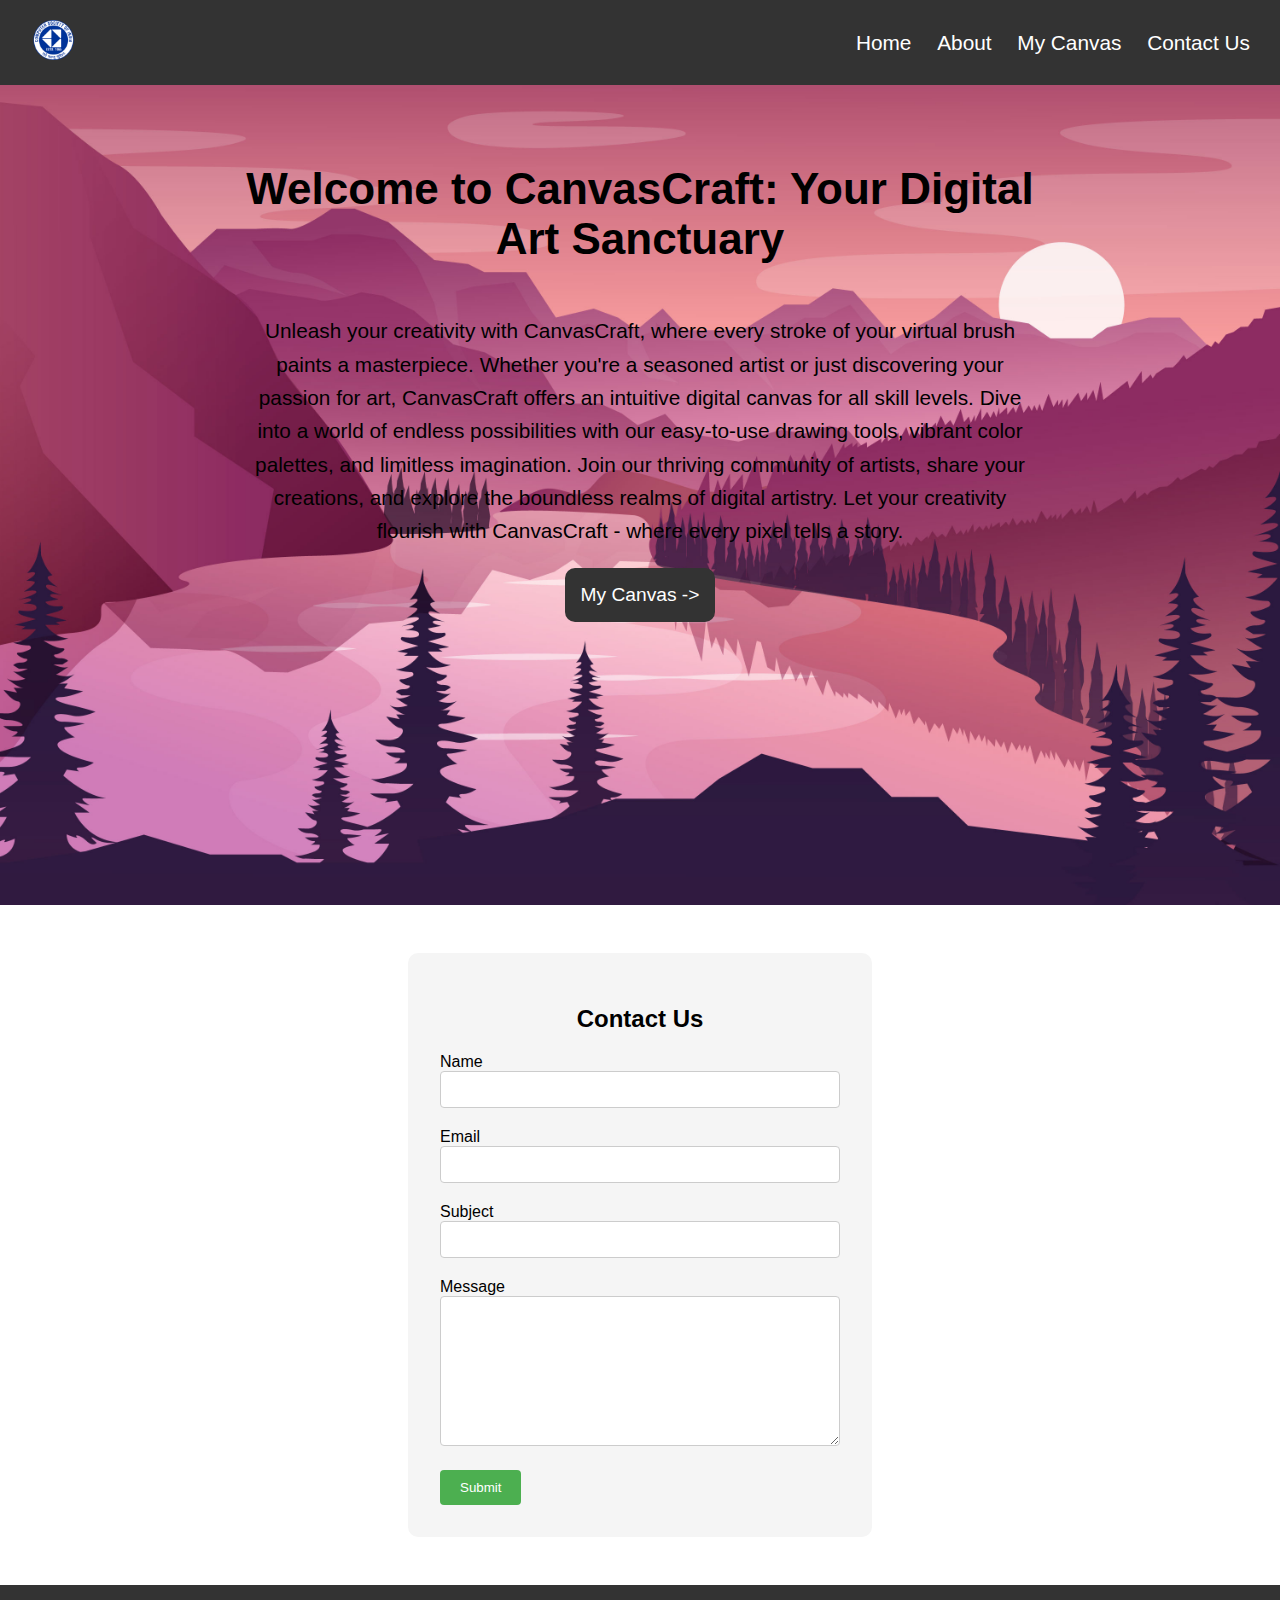
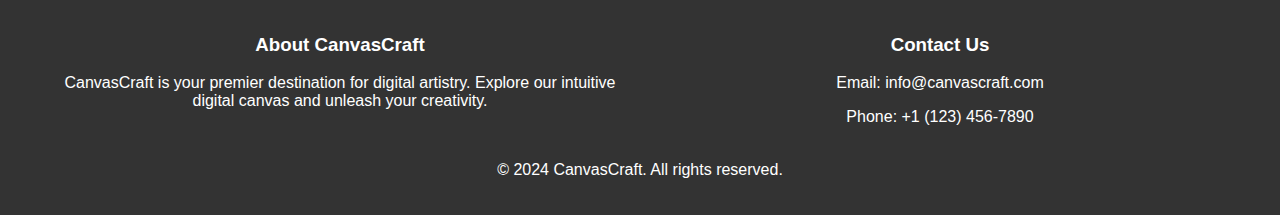
==== index.html @ 0a69cc4c "idk what" ====
<!DOCTYPE html>
<html lang="en">
  <head>
    <meta charset="UTF-8" />
    <meta name="viewport" content="width=device-width, initial-scale=1.0" />
    <title>CanvasCraft</title>
    <!-- EXTERNAL CSS CODE LINKING -->
    <link rel="stylesheet" href="style.css" />
  </head>
  <body>
    <!-- NAVBAR -->
    <div class="navbar">
      <a href="#"><img src="csi-logo.png" alt="Logo" /></a>
      <nav class="nav-links">
        <a class="active" href="#home">Home</a>
        <a href="#about">About</a>
        <a href="canvas.html">My Canvas</a>
        <a href="#contact">Contact Us</a>
      </nav>
    </div>

    <!-- ABOUT -->
    <section id="about">
      <div class="container">
        <h1>Welcome to CanvasCraft: Your Digital Art Sanctuary</h1>
        <p>
          Unleash your creativity with CanvasCraft, where every stroke of your
          virtual brush paints a masterpiece. Whether you're a seasoned artist
          or just discovering your passion for art, CanvasCraft offers an
          intuitive digital canvas for all skill levels. Dive into a world of
          endless possibilities with our easy-to-use drawing tools, vibrant
          color palettes, and limitless imagination. Join our thriving community
          of artists, share your creations, and explore the boundless realms of
          digital artistry. Let your creativity flourish with CanvasCraft -
          where every pixel tells a story.
        </p>
        <button id="btn">
          <a href="canvas.html">My Canvas -></a>
        </button>
      </div>
    </section>

    <!-- Contact Form -->
    <section id="contact">
      <form action="https://formspree.io/f/mgegdygp" method="post">
        <h2>
          <center>Contact Us</center>
        </h2>
        <label for="name">Name</label>
        <input type="text" id="name" name="name" required />

        <label for="email">Email</label>
        <input type="email" id="email" name="email" required />

        <label for="subject">Subject</label>
        <input type="text" id="subject" name="subject" required />

        <label for="message">Message</label>
        <textarea id="message" name="message" required></textarea>

        <input type="submit" value="Submit" />
      </form>
    </section>

    <!-- FOOTER -->
    <footer>
      <div class="footer-container">
        <div class="footer-column">
          <h3>About CanvasCraft</h3>
          <p>
            CanvasCraft is your premier destination for digital artistry.
            Explore our intuitive digital canvas and unleash your creativity.
          </p>
        </div>
        <div class="footer-column">
          <h3>Contact Us</h3>
          <p>Email: info@canvascraft.com</p>
          <p>Phone: +1 (123) 456-7890</p>
        </div>
      </div>
      <div class="copyright">
        <p>&copy; 2024 CanvasCraft. All rights reserved.</p>
      </div>
    </footer>
  </body>
</html>
---- style.css ----
body {
  margin: 0;
  padding: 0;
  font-family: Arial, sans-serif;
}

::-webkit-scrollbar {
  display: none;
}

/* ===================================================================== */
/* NAVBAR CSS */
.navbar {
  font-size: 1.3rem;
  background-color: #333;
  display: flex;
  justify-content: space-between;
  align-items: center;
  padding: 10px 20px;
}
.navbar img {
  height: 40px;
}
.navbar a {
  color: white;
  text-decoration: none;
  padding: 10px;
  transition: background-color 0.3s;
}
.navbar a:hover {
  color: black;
}
@media screen and (max-width: 600px) {
  .navbar {
    flex-direction: column;
    align-items: flex-start;
    padding: 10px;
  }
  .navbar img {
    margin-bottom: 10px;
  }
  .navbar a {
    margin-right: 0;
    margin-bottom: 5px;
  }
}

/* ========================================================================== */
/* ABOUT */
#about {
  padding: 50px 0;
  text-align: center;
  background-image: url("6969721_3452445.jpg");
  background-size: cover;
  height: 80vh;
}

.container {
  max-width: 800px;
  margin: 0 auto;
}

.container h1 {
  font-size: 2.75rem;
  margin-bottom: 50px;
}

.container p {
  font-size: 1.3rem;
  line-height: 1.6;
}
#btn {
  background-color: #333;
  padding: 1rem;
  font-size: 1.2rem;
  border-radius: 10px;
  border: none;
}
#btn:hover {
  background-color: #555;
  color: white;
}
#btn a {
  color: white;
  text-decoration: none;
}
/* Media Query for Small Devices */
@media screen and (max-width: 768px) {
  .container {
    padding: 0 20px;
  }

  .container h1 {
    font-size: 2rem;
  }

  .container p {
    font-size: 1rem;
  }
}

/* ====================================================================== */
/* CONTACT FORM */

form {
  max-width: 400px;
  margin: 3rem auto;
  background-color: whitesmoke;
  border-radius: 10px;
  padding: 2rem;
}
input[type="text"],
input[type="email"],
textarea {
  width: 100%;
  padding: 10px;
  margin-bottom: 20px;
  border: 1px solid #ccc;
  border-radius: 4px;
  box-sizing: border-box;
}
textarea {
  height: 150px;
}
input[type="submit"] {
  background-color: #4caf50;
  color: white;
  padding: 10px 20px;
  border: none;
  border-radius: 4px;
  cursor: pointer;
}
input[type="submit"]:hover {
  background-color: #45a049;
}

/* ================================================================ */
/* CANVAS */

canvas {
  border: 2px solid steelblue;
}

.toolbox {
  /* background-color: steelblue; */
  border: 1px solid slateblue;
  display: flex;
  padding: 1rem;
}

.toolbox > * {
  background-color: #fff;
  border: none;
  display: inline-flex;
  align-items: center;
  justify-content: center;
  font-size: 2rem;
  height: 50px;
  width: 50px;
  margin: 0.25rem;
  padding: 0.25rem;
  cursor: pointer;
}

.toolbox > *:last-child {
  margin-left: auto;
}
/* ============================================================= */
/* FOOTER */
footer {
  background-color: #333;
  color: #fff;
  padding: 20px 0;
  text-align: center;
}

.footer-container {
  display: flex;
  flex-wrap: wrap;
  justify-content: center;
  max-width: 1200px;
  margin: 0 auto;
}

.footer-column {
  flex: 1;
  margin: 10px;
}

.footer-column h3 {
  color: #fff;
}

.footer-column p {
  margin-bottom: 5px;
}

.copyright {
  margin-top: 20px;
}

/* Media Query for Small Devices */
@media screen and (max-width: 768px) {
  .footer-container {
    flex-direction: column;
    align-items: center;
  }
}
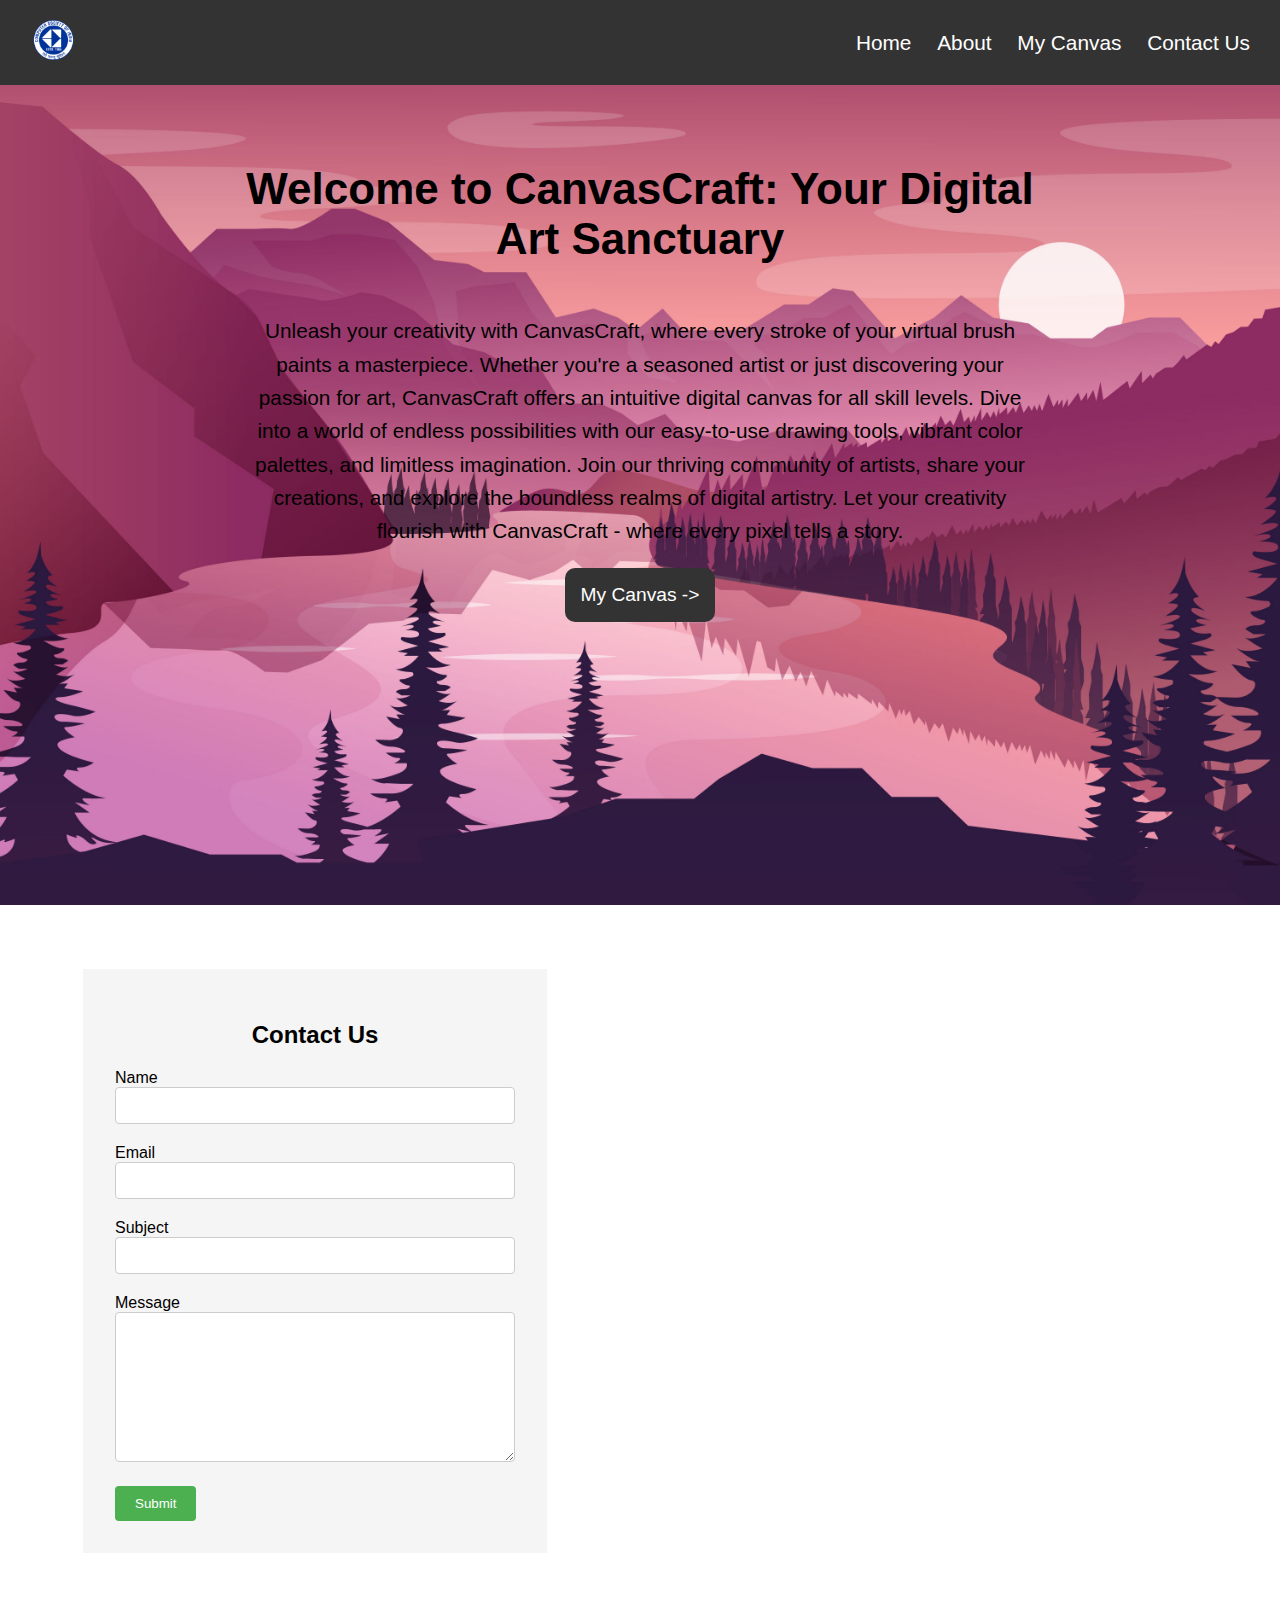
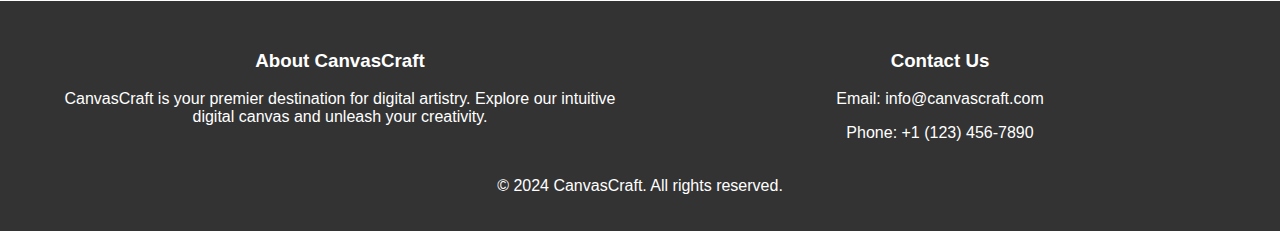
==== commit 81afdbc8: "homepage" ====
--- a/index.html
+++ b/index.html
@@ -60,6 +60,7 @@
 
         <input type="submit" value="Submit" />
       </form>
+      <iframe id="frame" src="https://www.youtube.com/embed/iwRa5qTnr8o" title="How to Learn Digital Painting (Beginners)" frameborder="0" allow="accelerometer; autoplay; clipboard-write; encrypted-media; gyroscope; picture-in-picture; web-share" referrerpolicy="strict-origin-when-cross-origin" ></iframe>
     </section>
 
     <!-- FOOTER -->
--- a/style.css
+++ b/style.css
@@ -53,6 +53,7 @@
   background-image: url("6969721_3452445.jpg");
   background-size: cover;
   height: 80vh;
+  margin-bottom: 1rem;
 }
 
 .container {
@@ -102,11 +103,17 @@
 /* ====================================================================== */
 /* CONTACT FORM */
 
+#contact {
+   display: flex;
+   justify-content: center;
+   align-items: center;
+   flex-wrap: wrap-reverse;
+}
 form {
   max-width: 400px;
-  margin: 3rem auto;
+  margin: 3rem 0 3rem 0;
   background-color: whitesmoke;
-  border-radius: 10px;
+  /* border-radius: 10px; */
   padding: 2rem;
 }
 input[type="text"],
@@ -135,6 +142,17 @@
 }
 
 /* ================================================================ */
+#frame{
+  height: 586px;
+  width: 650px;
+}
+/* Media Query for Small Devices */
+@media screen and (max-width: 768px) {
+  #frame{
+    height: 286px;
+    width: 350px;
+  }
+}
 /* CANVAS */
 
 canvas {
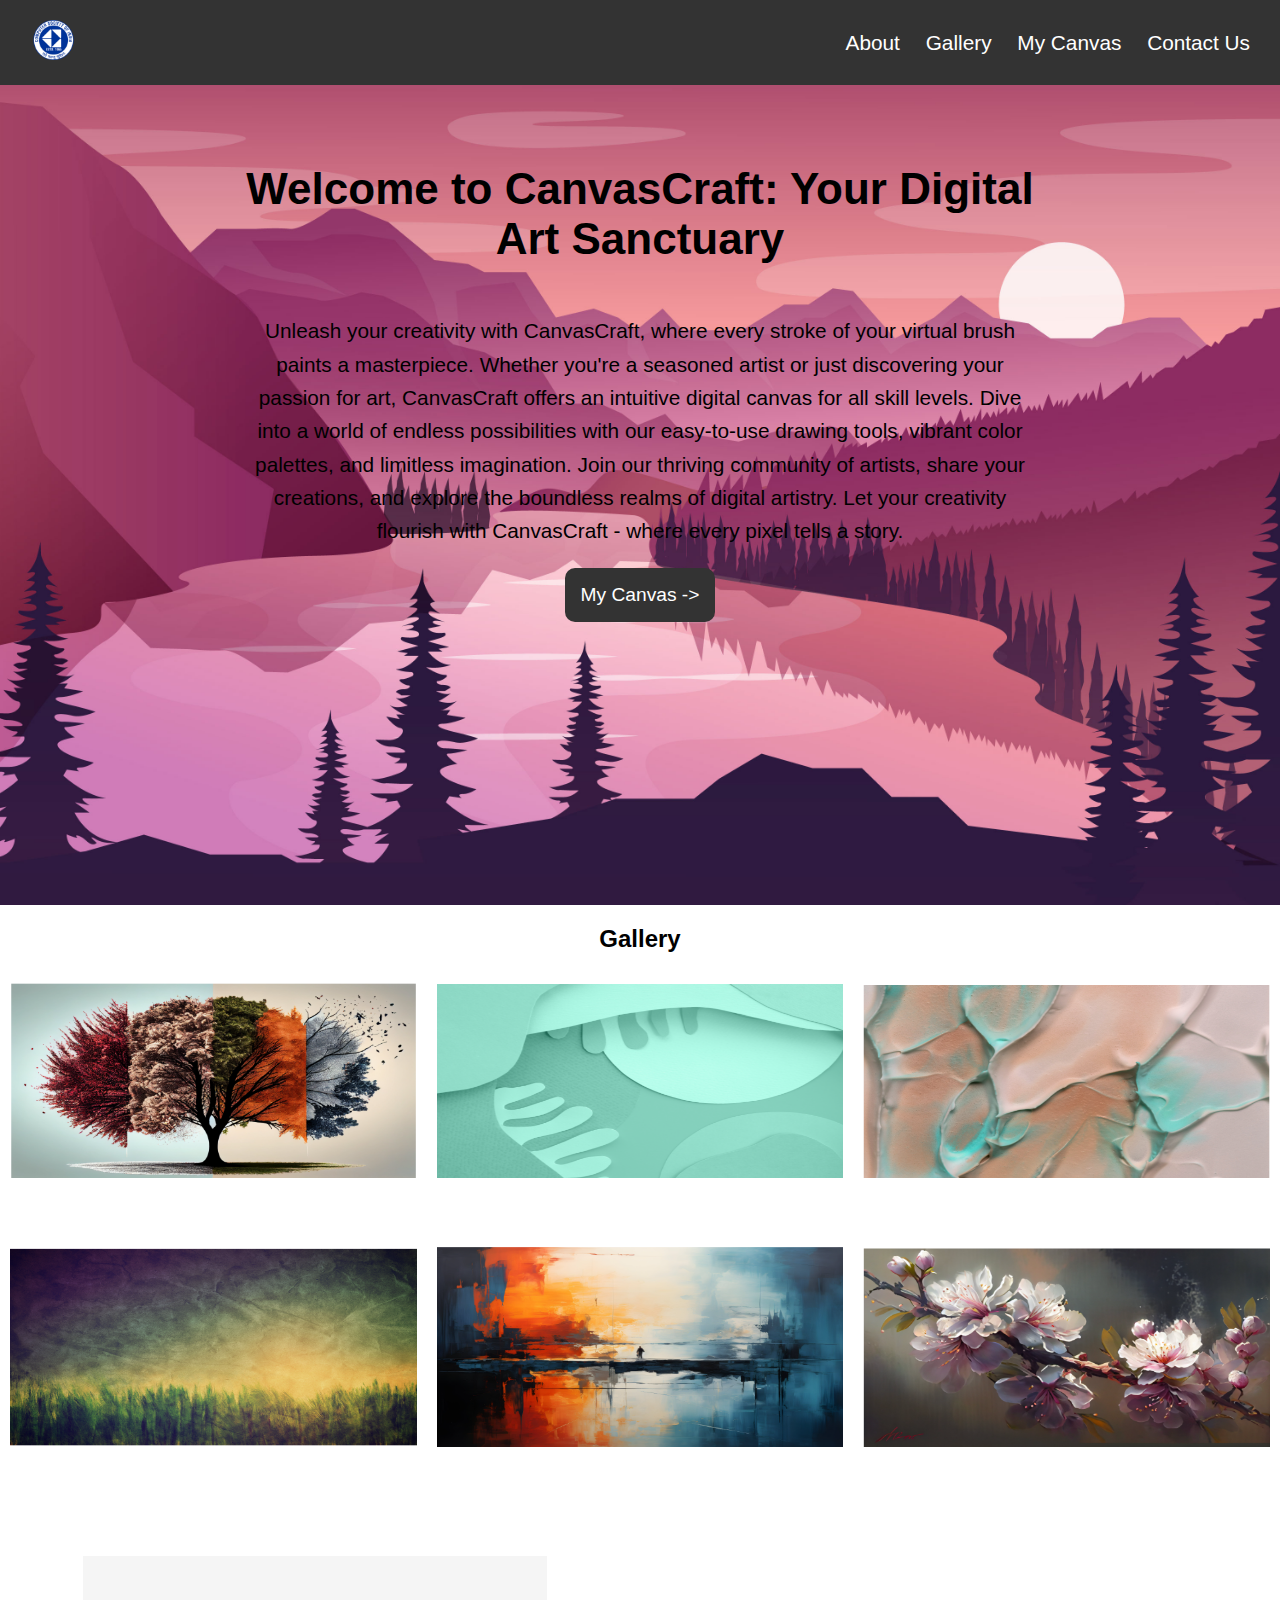
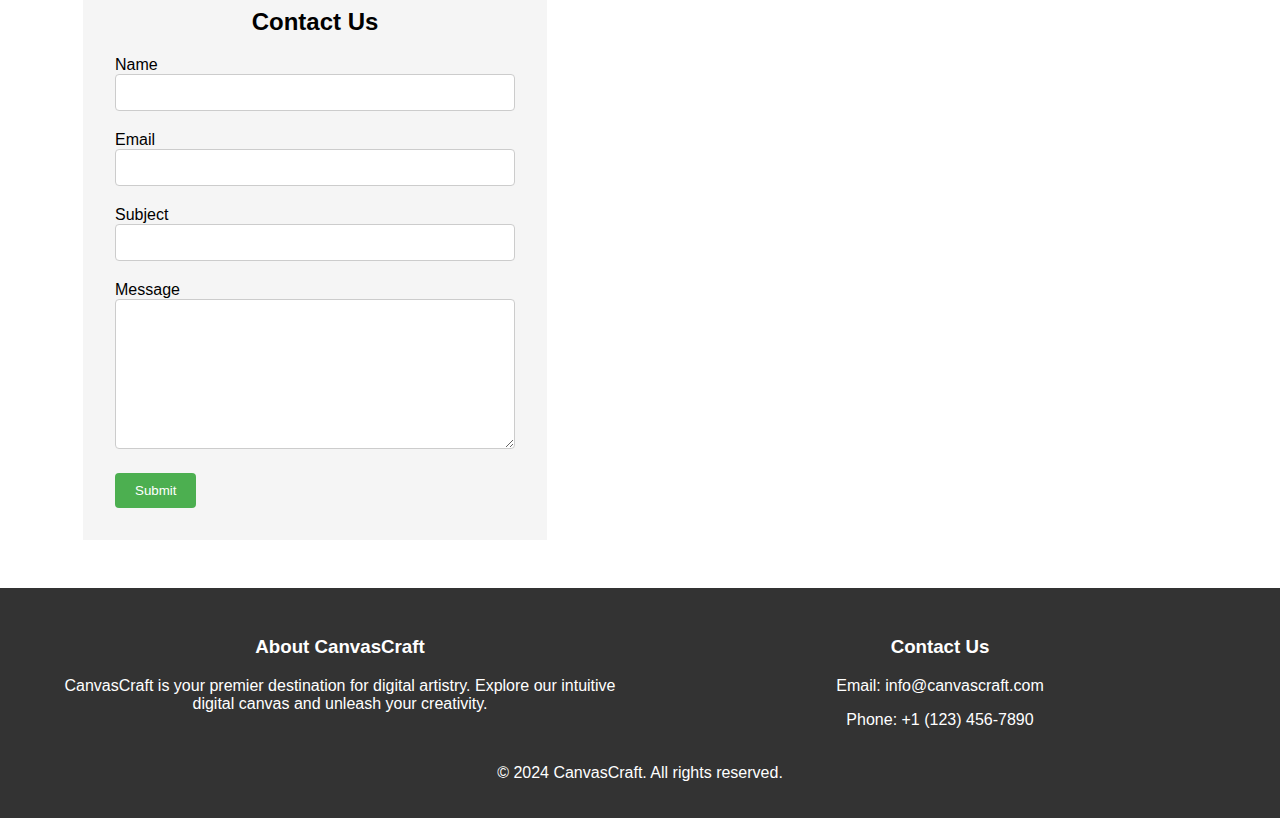
==== commit c62241d9: "feat: gallery" ====
--- a/index.html
+++ b/index.html
@@ -12,8 +12,8 @@
     <div class="navbar">
       <a href="#"><img src="csi-logo.png" alt="Logo" /></a>
       <nav class="nav-links">
-        <a class="active" href="#home">Home</a>
         <a href="#about">About</a>
+        <a class="active" href="#gallery">Gallery</a>
         <a href="canvas.html">My Canvas</a>
         <a href="#contact">Contact Us</a>
       </nav>
@@ -40,12 +40,35 @@
       </div>
     </section>
 
+    <!-- GALLERY -->
+    <section id="gallery">
+      <h2 class="subheading">Gallery</h2>
+      <div class="gallery-container">
+        <div class="galleryImgWrap">
+          <img src="./images/autumn.png" alt="" />
+        </div>
+        <div class="galleryImgWrap">
+          <img src="./images/cherry.png" alt="" />
+        </div>
+        <div class="galleryImgWrap">
+          <img src="./images/encaustic.png" alt="" />
+        </div>
+        <div class="galleryImgWrap">
+          <img src="./images/trees.png" alt="" />
+        </div>
+        <div class="galleryImgWrap">
+          <img src="./images/wall.png" alt="" />
+        </div>
+        <div class="galleryImgWrap">
+          <img src="./images/waves.png" alt="" />
+        </div>
+      </div>
+    </section>
+
     <!-- Contact Form -->
     <section id="contact">
       <form action="https://formspree.io/f/mgegdygp" method="post">
-        <h2>
-          <center>Contact Us</center>
-        </h2>
+        <h2 class="subheading">Contact Us</h2>
         <label for="name">Name</label>
         <input type="text" id="name" name="name" required />
 
@@ -60,7 +83,14 @@
 
         <input type="submit" value="Submit" />
       </form>
-      <iframe id="frame" src="https://www.youtube.com/embed/iwRa5qTnr8o" title="How to Learn Digital Painting (Beginners)" frameborder="0" allow="accelerometer; autoplay; clipboard-write; encrypted-media; gyroscope; picture-in-picture; web-share" referrerpolicy="strict-origin-when-cross-origin" ></iframe>
+      <iframe
+        id="frame"
+        src="https://www.youtube.com/embed/iwRa5qTnr8o"
+        title="How to Learn Digital Painting (Beginners)"
+        frameborder="0"
+        allow="accelerometer; autoplay; clipboard-write; encrypted-media; gyroscope; picture-in-picture; web-share"
+        referrerpolicy="strict-origin-when-cross-origin"
+      ></iframe>
     </section>
 
     <!-- FOOTER -->
--- a/style.css
+++ b/style.css
@@ -1,3 +1,6 @@
+:root {
+  scroll-behavior: smooth;
+}
 body {
   margin: 0;
   padding: 0;
@@ -6,6 +9,10 @@
 
 ::-webkit-scrollbar {
   display: none;
+}
+
+.subheading {
+  text-align: center;
 }
 
 /* ===================================================================== */
@@ -100,14 +107,48 @@
   }
 }
 
+/* ========================================================================= */
+/* GALLERY */
+.gallery-container {
+  display: flex;
+  flex-wrap: wrap;
+}
+
+.galleryImgWrap {
+  width: 33.33%; /* Each image occupies 33.33% of the container width */
+  padding: 10px;
+  box-sizing: border-box; /* Include padding in the width calculation */
+}
+
+.galleryImgWrap img {
+  width: 100%; /* Ensure each image fills its container */
+  height: auto; /* Maintain aspect ratio */
+  max-height: 80%;
+  display: block; /* Remove any extra space below images */
+}
+
+.galleryImgWrap:hover img {
+  transition: all 0.4s;
+  transform: scale(1.05); /* Zoom in slightly on hover */
+}
+
+@media screen and (max-width: 545px) {
+  .gallery-container {
+    padding: 1rem;
+  }
+  .galleryImgWrap {
+    width: 50%;
+  }
+}
+
 /* ====================================================================== */
 /* CONTACT FORM */
 
 #contact {
-   display: flex;
-   justify-content: center;
-   align-items: center;
-   flex-wrap: wrap-reverse;
+  display: flex;
+  justify-content: center;
+  align-items: center;
+  flex-wrap: wrap-reverse;
 }
 form {
   max-width: 400px;
@@ -142,21 +183,24 @@
 }
 
 /* ================================================================ */
-#frame{
+#frame {
   height: 586px;
   width: 650px;
 }
 /* Media Query for Small Devices */
 @media screen and (max-width: 768px) {
-  #frame{
+  #frame {
     height: 286px;
     width: 350px;
   }
 }
+/* ================================================================ */
+
 /* CANVAS */
 
 canvas {
   border: 2px solid steelblue;
+  margin: 1rem 7rem;
 }
 
 .toolbox {
@@ -164,6 +208,7 @@
   border: 1px solid slateblue;
   display: flex;
   padding: 1rem;
+  margin: 1rem 7rem;
 }
 
 .toolbox > * {
@@ -173,7 +218,7 @@
   align-items: center;
   justify-content: center;
   font-size: 2rem;
-  height: 50px;
+  height: 45px;
   width: 50px;
   margin: 0.25rem;
   padding: 0.25rem;
@@ -183,6 +228,16 @@
 .toolbox > *:last-child {
   margin-left: auto;
 }
+#clear {
+  border: 2px black solid;
+  border-radius: 10px;
+  background-color: red;
+  color: white;
+  padding: 0 1rem;
+  font-size: 1.5rem;
+  width: auto;
+}
+
 /* ============================================================= */
 /* FOOTER */
 footer {
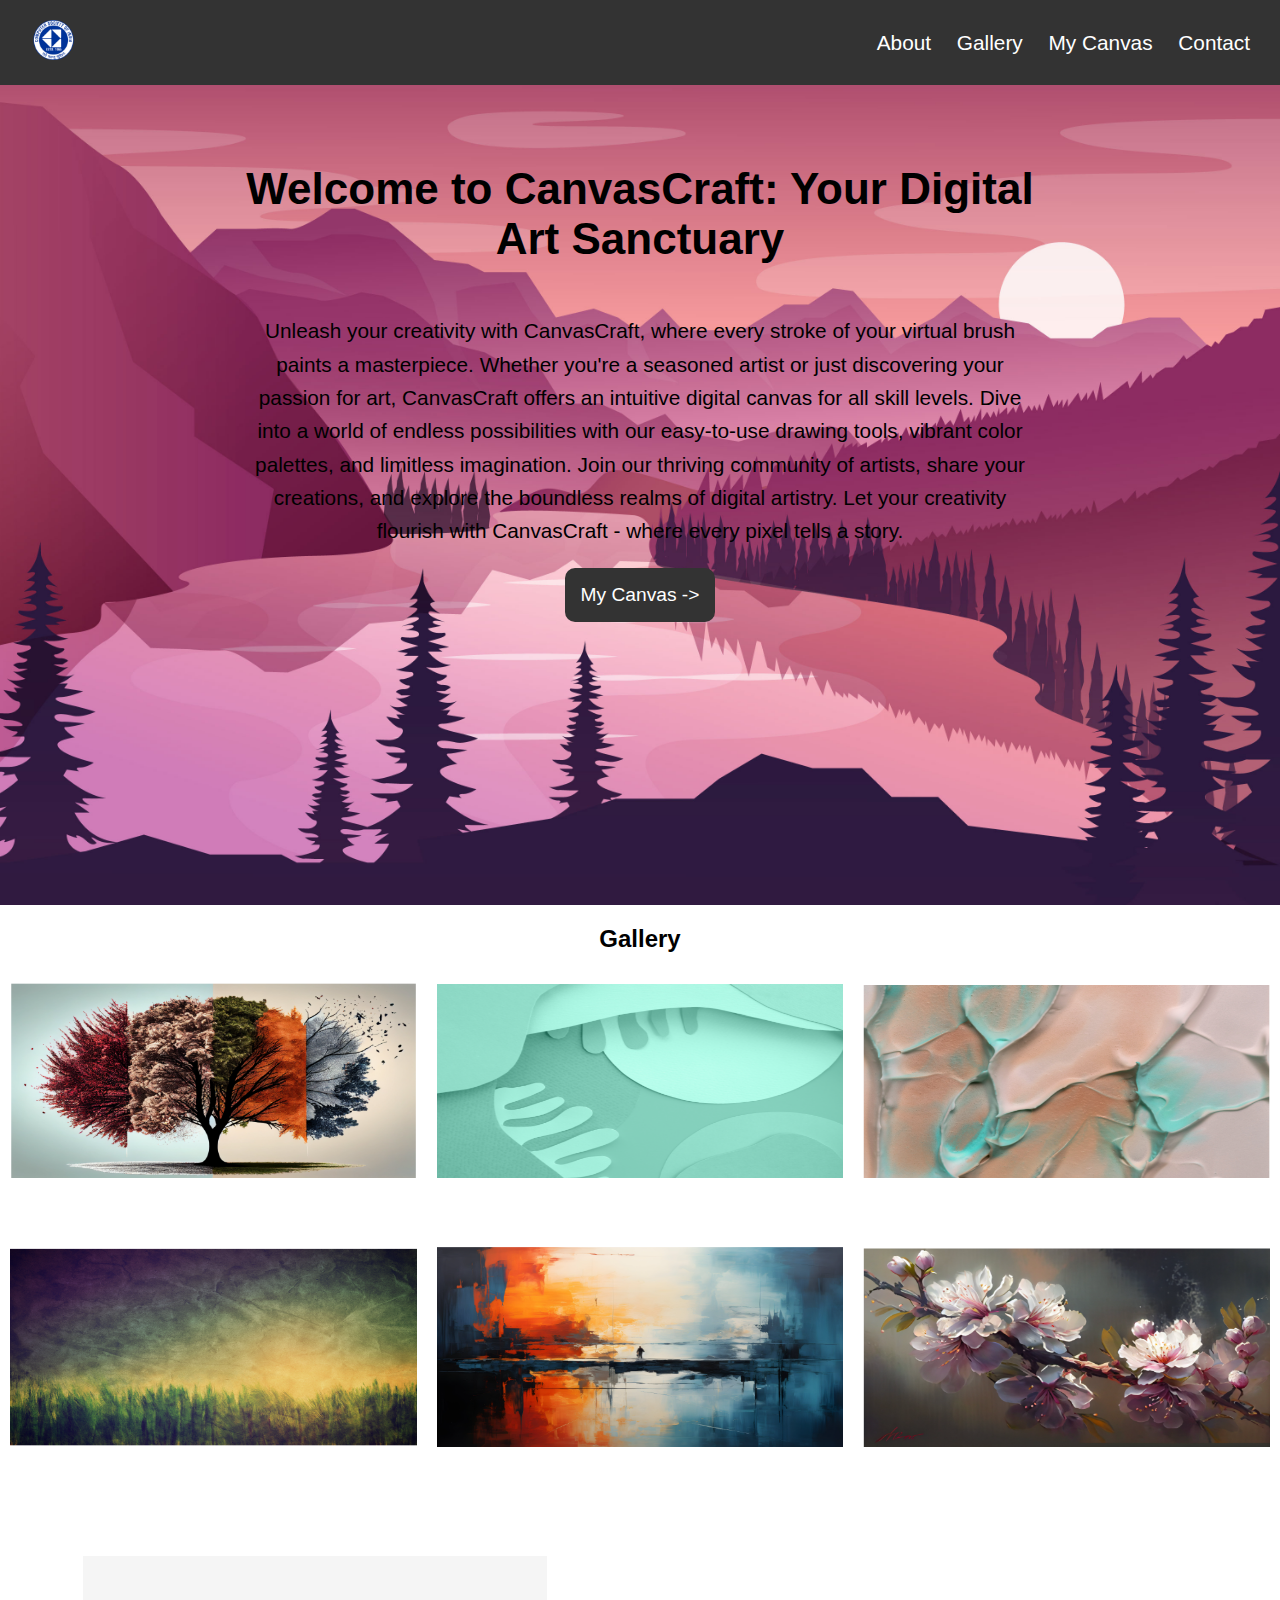
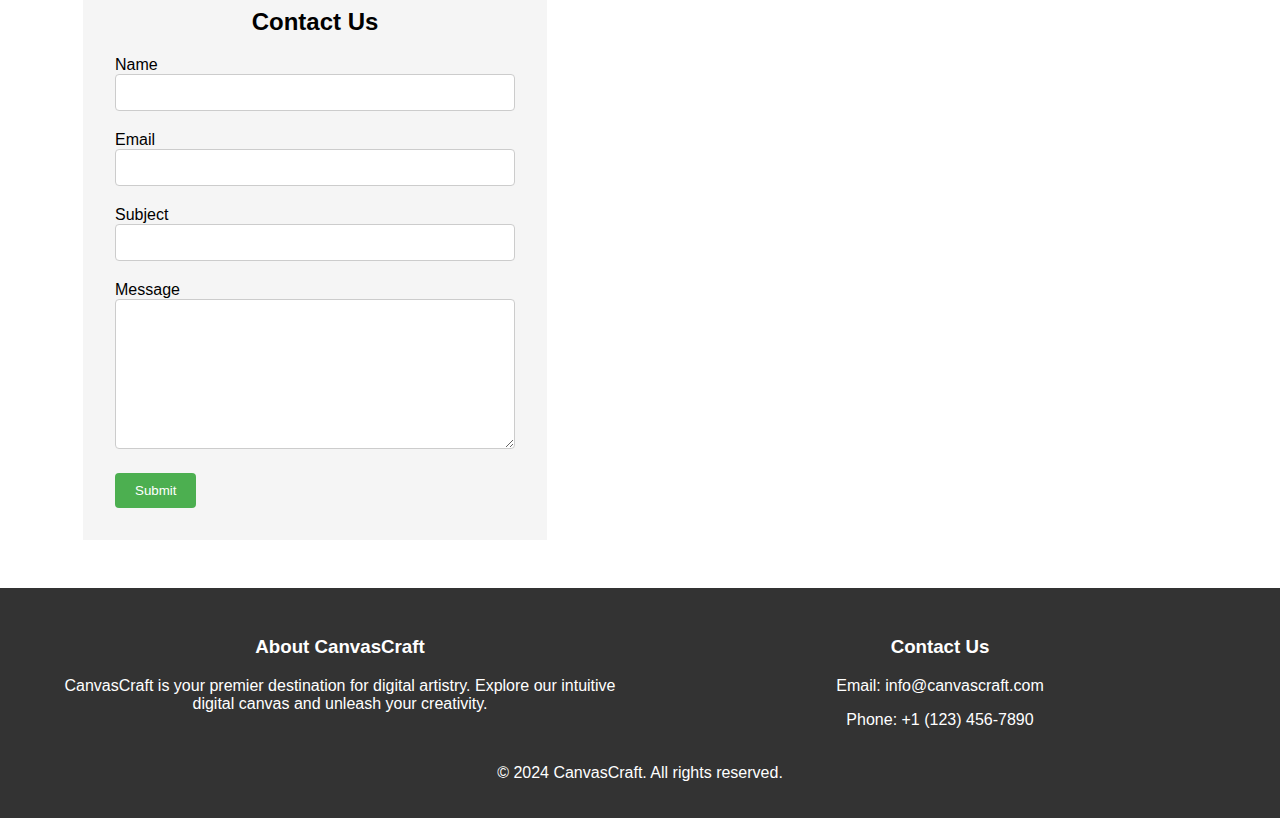
==== commit bd86cd2f: "navbar halka responsive" ====
--- a/index.html
+++ b/index.html
@@ -10,12 +10,12 @@
   <body>
     <!-- NAVBAR -->
     <div class="navbar">
-      <a href="#"><img src="csi-logo.png" alt="Logo" /></a>
+      <a href="#"><img src="./images/csi-logo.png" alt="Logo" /></a>
       <nav class="nav-links">
         <a href="#about">About</a>
         <a class="active" href="#gallery">Gallery</a>
         <a href="canvas.html">My Canvas</a>
-        <a href="#contact">Contact Us</a>
+        <a href="#contact">Contact</a>
       </nav>
     </div>
 
--- a/style.css
+++ b/style.css
@@ -40,7 +40,7 @@
 @media screen and (max-width: 600px) {
   .navbar {
     flex-direction: column;
-    align-items: flex-start;
+    /* align-items: flex-start; */
     padding: 10px;
   }
   .navbar img {
@@ -57,7 +57,7 @@
 #about {
   padding: 50px 0;
   text-align: center;
-  background-image: url("6969721_3452445.jpg");
+  background-image: url("./images/6969721_3452445.jpg");
   background-size: cover;
   height: 80vh;
   margin-bottom: 1rem;
@@ -198,30 +198,42 @@
 
 /* CANVAS */
 
+#bg {
+  width: 100%;
+  background-color: #58cce0;
+  padding: 1rem;
+  text-align: center;
+  display: flex;
+  justify-content: center;
+  gap: 1rem;
+}
+
 canvas {
-  border: 2px solid steelblue;
-  margin: 1rem 7rem;
+  background-color: white;
+  /* border: 2px solid steelblue */
 }
 
 .toolbox {
-  /* background-color: steelblue; */
-  border: 1px solid slateblue;
-  display: flex;
-  padding: 1rem;
-  margin: 1rem 7rem;
+  width: 200px;
+  background-color: white;
+  display: flex;
+  flex-direction: column;
+  align-items: flex-start;
+  padding: 0.5rem;
+  gap: 0.5rem;
 }
 
 .toolbox > * {
-  background-color: #fff;
-  border: none;
-  display: inline-flex;
-  align-items: center;
-  justify-content: center;
-  font-size: 2rem;
-  height: 45px;
-  width: 50px;
-  margin: 0.25rem;
-  padding: 0.25rem;
+  /* background-color: #fff; */
+  border: none;
+  /* display: inline-flex; */
+  /* align-items: center; */
+  /* justify-content: center; */
+  /* font-size: 2rem; */
+  /* height: 45px; */
+  /* width: 50px; */
+  /* margin: 0.25rem; */
+  /* padding: 0.25rem; */
   cursor: pointer;
 }
 
@@ -229,13 +241,18 @@
   margin-left: auto;
 }
 #clear {
-  border: 2px black solid;
-  border-radius: 10px;
+  border: none;
+  padding: 5px 20px;
+  border-radius: 20px;
   background-color: red;
   color: white;
-  padding: 0 1rem;
-  font-size: 1.5rem;
+  /* padding: 0 1rem; */
+  /* font-size: 1.5rem; */
   width: auto;
+}
+
+.pen-size-div {
+  justify-content: center;
 }
 
 /* ============================================================= */
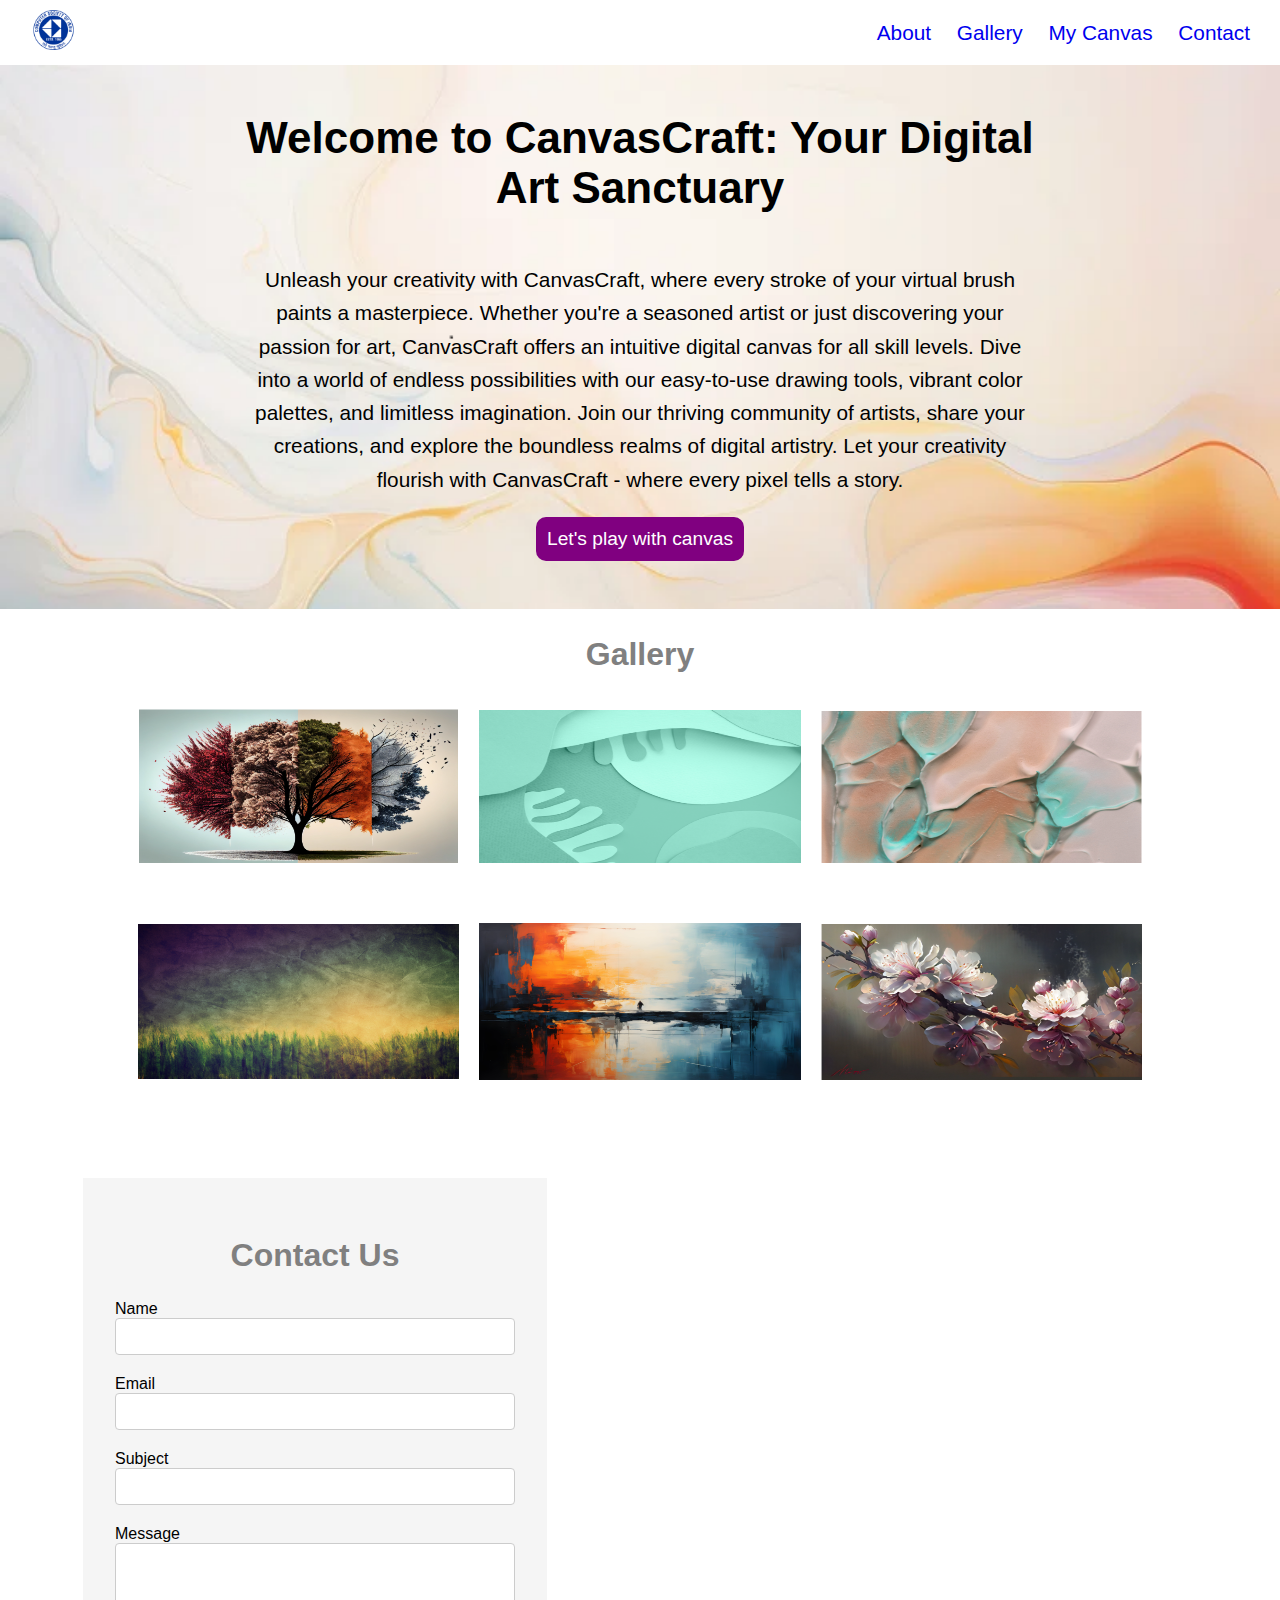
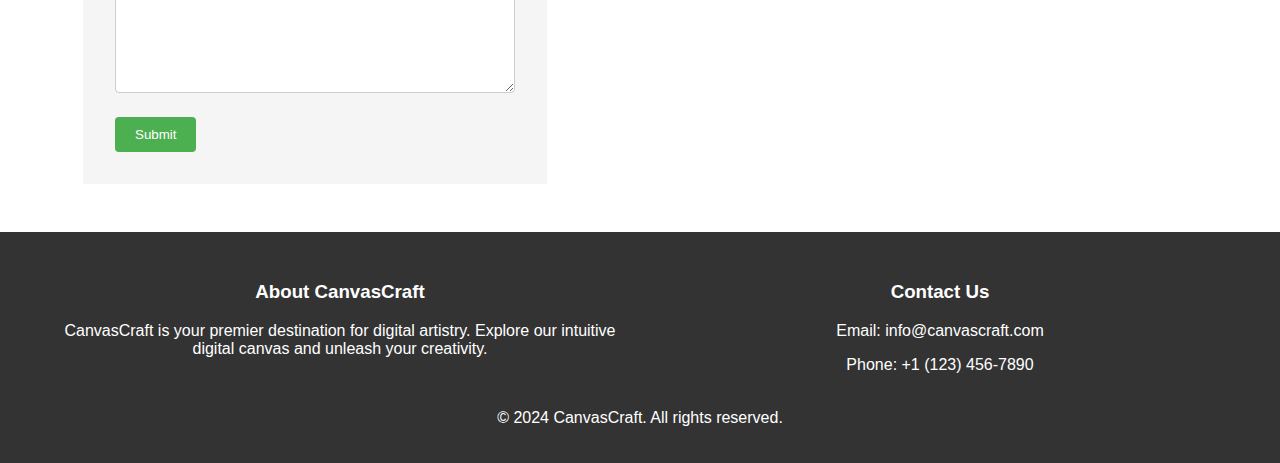
==== commit e6dc3c88: "done" ====
--- a/index.html
+++ b/index.html
@@ -13,7 +13,7 @@
       <a href="#"><img src="./images/csi-logo.png" alt="Logo" /></a>
       <nav class="nav-links">
         <a href="#about">About</a>
-        <a class="active" href="#gallery">Gallery</a>
+        <a href="#gallery">Gallery</a>
         <a href="canvas.html">My Canvas</a>
         <a href="#contact">Contact</a>
       </nav>
@@ -35,7 +35,7 @@
           where every pixel tells a story.
         </p>
         <button id="btn">
-          <a href="canvas.html">My Canvas -></a>
+          <a href="canvas.html">Let's play with canvas</a>
         </button>
       </div>
     </section>
--- a/style.css
+++ b/style.css
@@ -12,6 +12,8 @@
 }
 
 .subheading {
+  color: gray;
+  font-size: 2rem;
   text-align: center;
 }
 
@@ -19,17 +21,18 @@
 /* NAVBAR CSS */
 .navbar {
   font-size: 1.3rem;
-  background-color: #333;
+  background-color: white;
+  position: sticky;
+  top: 0;
   display: flex;
   justify-content: space-between;
   align-items: center;
-  padding: 10px 20px;
+  padding: 0px 20px;
 }
 .navbar img {
   height: 40px;
 }
 .navbar a {
-  color: white;
   text-decoration: none;
   padding: 10px;
   transition: background-color 0.3s;
@@ -37,10 +40,10 @@
 .navbar a:hover {
   color: black;
 }
+
 @media screen and (max-width: 600px) {
   .navbar {
     flex-direction: column;
-    /* align-items: flex-start; */
     padding: 10px;
   }
   .navbar img {
@@ -55,22 +58,22 @@
 /* ========================================================================== */
 /* ABOUT */
 #about {
-  padding: 50px 0;
-  text-align: center;
-  background-image: url("./images/6969721_3452445.jpg");
+  text-align: center;
+  background-image: url("./images/bgImg.png");
   background-size: cover;
-  height: 80vh;
   margin-bottom: 1rem;
 }
 
 .container {
   max-width: 800px;
   margin: 0 auto;
+  padding: 3rem 0;
 }
 
 .container h1 {
   font-size: 2.75rem;
   margin-bottom: 50px;
+  margin-top: 0;
 }
 
 .container p {
@@ -78,8 +81,8 @@
   line-height: 1.6;
 }
 #btn {
-  background-color: #333;
-  padding: 1rem;
+  background-color: purple;
+  padding: 0.7rem;
   font-size: 1.2rem;
   border-radius: 10px;
   border: none;
@@ -92,6 +95,7 @@
   color: white;
   text-decoration: none;
 }
+
 /* Media Query for Small Devices */
 @media screen and (max-width: 768px) {
   .container {
@@ -110,6 +114,8 @@
 /* ========================================================================= */
 /* GALLERY */
 .gallery-container {
+  width: 80%;
+  margin: 0 auto;
   display: flex;
   flex-wrap: wrap;
 }
@@ -200,40 +206,33 @@
 
 #bg {
   width: 100%;
-  background-color: #58cce0;
-  padding: 1rem;
+  background-color: white;
+  padding: 1.5rem;
   text-align: center;
   display: flex;
   justify-content: center;
   gap: 1rem;
+  height: 85vh;
 }
 
 canvas {
-  background-color: white;
+  background-color: whitesmoke;
   /* border: 2px solid steelblue */
 }
 
 .toolbox {
   width: 200px;
-  background-color: white;
+  background-color: whitesmoke;
   display: flex;
   flex-direction: column;
   align-items: flex-start;
-  padding: 0.5rem;
+  padding: 1rem;
   gap: 0.5rem;
+  border-radius: 10px;
 }
 
 .toolbox > * {
-  /* background-color: #fff; */
-  border: none;
-  /* display: inline-flex; */
-  /* align-items: center; */
-  /* justify-content: center; */
-  /* font-size: 2rem; */
-  /* height: 45px; */
-  /* width: 50px; */
-  /* margin: 0.25rem; */
-  /* padding: 0.25rem; */
+  border: none;
   cursor: pointer;
 }
 
@@ -246,9 +245,10 @@
   border-radius: 20px;
   background-color: red;
   color: white;
-  /* padding: 0 1rem; */
-  /* font-size: 1.5rem; */
   width: auto;
+}
+#clear:hover {
+  opacity: 0.7;
 }
 
 .pen-size-div {
